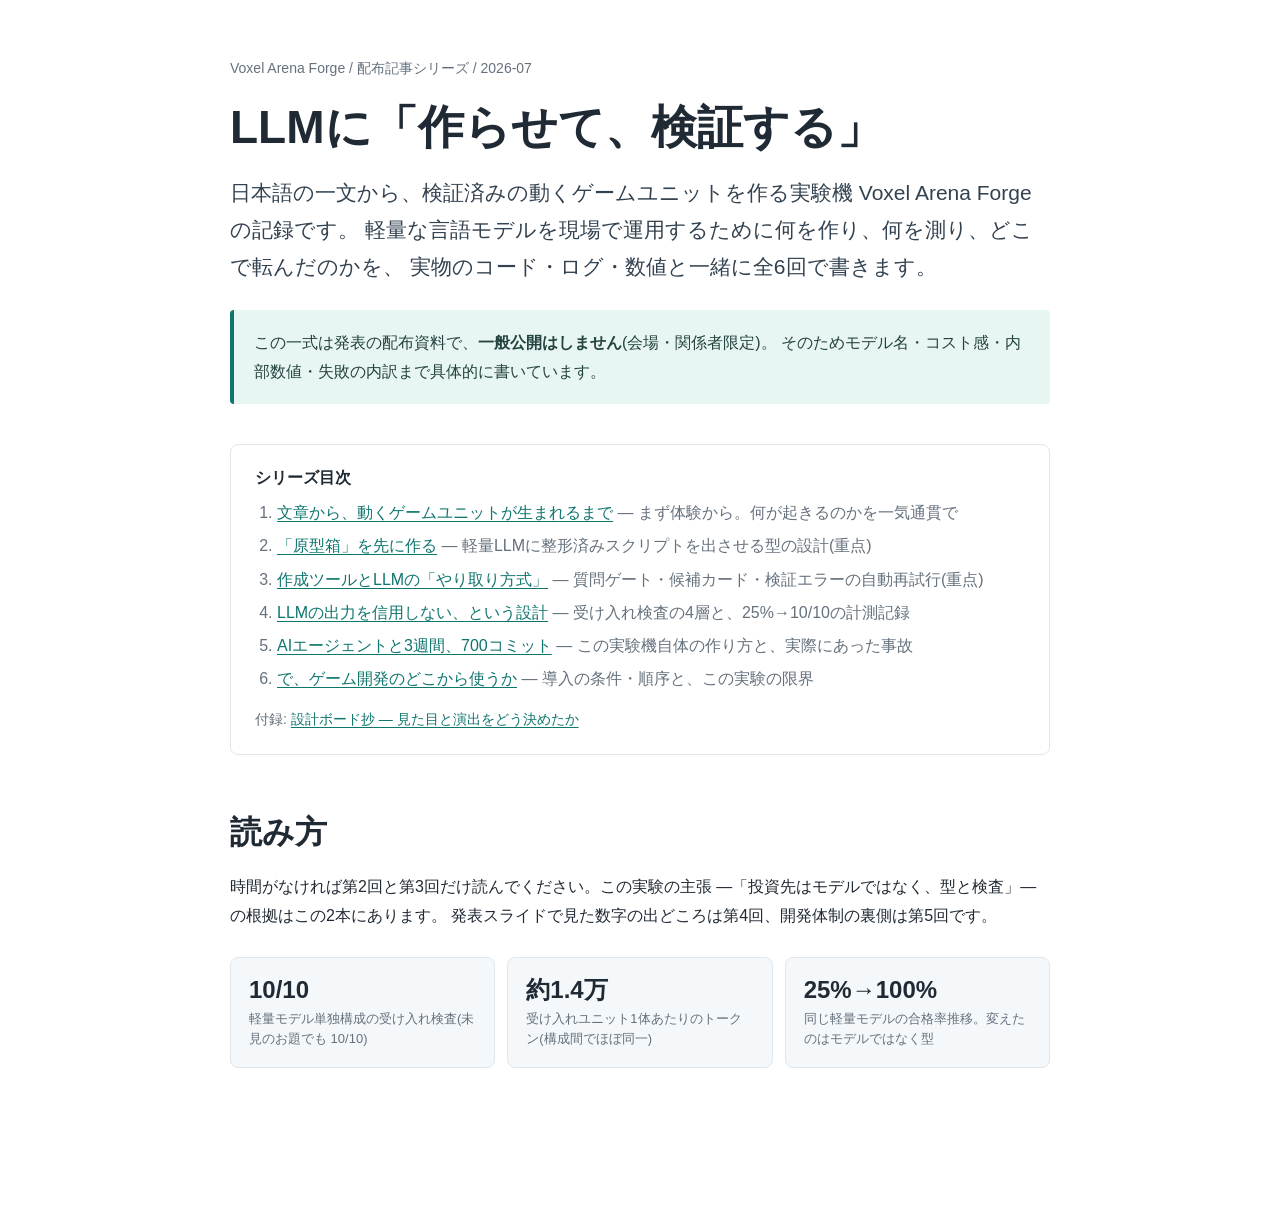
==== articles/index.html @ 64fd316d "Publish presentation slides and handout articles Snapshot of docs/presentation from the main reposit" ====
<!doctype html>
<html lang="ja">
<head>
  <meta charset="utf-8">
  <meta name="viewport" content="width=device-width, initial-scale=1">
  <title>LLMに「作らせて、検証する」 — 配布記事シリーズ</title>
  <link rel="stylesheet" href="article.css">
</head>
<body>
  <main class="page">
    <header>
      <p class="meta">Voxel Arena Forge / 配布記事シリーズ / 2026-07</p>
      <h1>LLMに「作らせて、検証する」</h1>
      <p class="lead">
        日本語の一文から、検証済みの動くゲームユニットを作る実験機 Voxel Arena Forge の記録です。
        軽量な言語モデルを現場で運用するために何を作り、何を測り、どこで転んだのかを、
        実物のコード・ログ・数値と一緒に全6回で書きます。
      </p>
      <div class="note">
        この一式は発表の配布資料で、<b>一般公開はしません</b>(会場・関係者限定)。
        そのためモデル名・コスト感・内部数値・失敗の内訳まで具体的に書いています。
      </div>
    </header>

    <nav class="toc" aria-label="シリーズ目次">
      <h2>シリーズ目次</h2>
      <ol>
        <li><a href="01-taiken.html">文章から、動くゲームユニットが生まれるまで</a> — まず体験から。何が起きるのかを一気通貫で</li>
        <li><a href="02-genkeibako.html">「原型箱」を先に作る</a> — 軽量LLMに整形済みスクリプトを出させる型の設計(重点)</li>
        <li><a href="03-yaritori.html">作成ツールとLLMの「やり取り方式」</a> — 質問ゲート・候補カード・検証エラーの自動再試行(重点)</li>
        <li><a href="04-kensa-keisoku.html">LLMの出力を信用しない、という設計</a> — 受け入れ検査の4層と、25%→10/10の計測記録</li>
        <li><a href="05-agent-kaihatsu.html">AIエージェントと3週間、700コミット</a> — この実験機自体の作り方と、実際にあった事故</li>
        <li><a href="06-tenbou.html">で、ゲーム開発のどこから使うか</a> — 導入の条件・順序と、この実験の限界</li>
      </ol>
      <p style="margin:14px 0 0; font-size:14px; color:var(--muted);">
        付録: <a href="appendix-design-boards.html">設計ボード抄 — 見た目と演出をどう決めたか</a>
      </p>
    </nav>

    <article>
      <section>
        <h2>読み方</h2>
        <p>
          時間がなければ第2回と第3回だけ読んでください。この実験の主張
          —「投資先はモデルではなく、型と検査」— の根拠はこの2本にあります。
          発表スライドで見た数字の出どころは第4回、開発体制の裏側は第5回です。
        </p>
        <div class="metrics">
          <div class="metric"><strong>10/10</strong><span>軽量モデル単独構成の受け入れ検査(未見のお題でも 10/10)</span></div>
          <div class="metric"><strong>約1.4万</strong><span>受け入れユニット1体あたりのトークン(構成間でほぼ同一)</span></div>
          <div class="metric"><strong>25%→100%</strong><span>同じ軽量モデルの合格率推移。変えたのはモデルではなく型</span></div>
        </div>
      </section>
    </article>
  </main>
</body>
</html>
---- articles/article.css ----
:root {
  color-scheme: light;
  --ink: #202a34;
  --muted: #65717d;
  --soft: #f5f8fa;
  --line: #dfe6ec;
  --accent: #0f766e;
  --accent-soft: #e8f6f3;
  --code: #14202b;
  --warn-soft: #fff6df;
}

* {
  box-sizing: border-box;
}

body {
  margin: 0;
  background: #ffffff;
  color: var(--ink);
  font-family: -apple-system, BlinkMacSystemFont, "Segoe UI", "Noto Sans JP", "Hiragino Sans", Meiryo, sans-serif;
  line-height: 1.82;
}

.page {
  max-width: 1040px;
  margin: 0 auto;
  padding: 56px 24px 88px;
}

header,
article,
nav,
footer.series-nav {
  max-width: 820px;
  margin-right: auto;
  margin-left: auto;
}

.meta {
  margin: 0 0 18px;
  color: var(--muted);
  font-size: 14px;
}

h1 {
  margin: 0 0 18px;
  font-size: clamp(30px, 4.6vw, 46px);
  font-weight: 800;
  line-height: 1.22;
}

.lead {
  margin: 0;
  color: #334250;
  font-size: clamp(17px, 2.2vw, 21px);
  line-height: 1.78;
}

.note {
  margin: 24px 0 0;
  padding: 18px 20px;
  border-left: 4px solid var(--accent);
  border-radius: 4px;
  background: var(--accent-soft);
  color: #24423f;
}

nav.toc {
  margin-top: 40px;
  padding: 22px 24px;
  border: 1px solid var(--line);
  border-radius: 8px;
  background: #fff;
}

nav.toc h2 {
  margin: 0 0 10px;
  font-size: 16px;
}

nav.toc ol {
  margin: 0;
  padding-left: 22px;
  color: var(--muted);
}

nav.toc li {
  margin: 4px 0;
}

a {
  color: var(--accent);
  text-decoration-thickness: 0.08em;
  text-underline-offset: 0.2em;
}

section {
  margin: 56px 0;
}

h2 {
  margin: 0 0 18px;
  font-size: clamp(24px, 3.2vw, 32px);
  line-height: 1.34;
}

h3 {
  margin: 34px 0 12px;
  font-size: 20px;
  line-height: 1.45;
}

p {
  margin: 0 0 18px;
}

ul,
ol {
  margin: 0 0 18px;
  padding-left: 24px;
}

li {
  margin: 4px 0;
}

figure {
  margin: 30px 0;
}

img,
video {
  display: block;
  width: 100%;
  height: auto;
  border: 1px solid var(--line);
  border-radius: 8px;
  background: #edf2f5;
}

figcaption {
  margin-top: 10px;
  color: var(--muted);
  font-size: 13px;
  line-height: 1.62;
}

.metrics {
  display: grid;
  grid-template-columns: repeat(3, minmax(0, 1fr));
  gap: 12px;
  margin: 26px 0 30px;
}

.metric {
  padding: 18px;
  border: 1px solid var(--line);
  border-radius: 8px;
  background: var(--soft);
}

.metric strong {
  display: block;
  margin-bottom: 6px;
  font-size: 24px;
  line-height: 1.15;
}

.metric span {
  display: block;
  color: var(--muted);
  font-size: 13px;
  line-height: 1.52;
}

.step-list {
  counter-reset: step;
  display: grid;
  gap: 12px;
  margin: 26px 0;
  padding: 0;
  list-style: none;
}

.step-list li {
  counter-increment: step;
  position: relative;
  margin: 0;
  padding: 16px 18px 16px 56px;
  border: 1px solid var(--line);
  border-radius: 8px;
  background: #fff;
}

.step-list li::before {
  content: counter(step);
  position: absolute;
  top: 18px;
  left: 18px;
  width: 24px;
  height: 24px;
  border-radius: 999px;
  background: var(--accent);
  color: #fff;
  font-size: 13px;
  font-weight: 700;
  line-height: 24px;
  text-align: center;
}

.step-list b {
  display: block;
  margin-bottom: 4px;
}

.callout {
  margin: 26px 0;
  padding: 18px 20px;
  border: 1px solid var(--line);
  border-radius: 8px;
  background: #fbfcfd;
}

.callout strong {
  color: var(--accent);
}

.warn {
  margin: 26px 0;
  padding: 18px 20px;
  border-left: 4px solid #b7791f;
  border-radius: 4px;
  background: var(--warn-soft);
}

.plain-table {
  width: 100%;
  margin: 24px 0;
  border-collapse: collapse;
  font-size: 14px;
}

.plain-table th,
.plain-table td {
  padding: 11px 10px;
  border-bottom: 1px solid var(--line);
  text-align: left;
  vertical-align: top;
}

.plain-table th {
  background: var(--soft);
  color: #2d3c49;
  font-weight: 700;
}

.code-window {
  margin: 22px 0;
  overflow: hidden;
  border: 1px solid #243647;
  border-radius: 8px;
  background: var(--code);
  box-shadow: 0 14px 36px rgba(20, 32, 43, 0.14);
}

.code-toolbar {
  display: flex;
  flex-wrap: wrap;
  align-items: center;
  gap: 10px;
  padding: 10px 14px;
  border-bottom: 1px solid #25384b;
  background: #0f1a24;
  color: #c9d7e4;
  font-size: 12px;
}

.code-badge {
  display: inline-flex;
  align-items: center;
  padding: 3px 8px;
  border: 1px solid #375069;
  border-radius: 999px;
  background: #172635;
  color: #e4edf6;
  font-weight: 700;
}

pre {
  margin: 0;
  padding: 14px 18px;
  overflow-x: auto;
  background: var(--code);
  color: #e6edf3;
  font-size: 13px;
  line-height: 1.5;
  tab-size: 2;
}

code {
  font-family: "SFMono-Regular", Consolas, "Liberation Mono", Menlo, monospace;
}

:not(pre) > code {
  padding: 0.1em 0.35em;
  border-radius: 4px;
  background: #eef3f6;
  color: #243341;
  font-size: 0.93em;
}

.tok-kw { color: #ffcf7a; }
.tok-str { color: #9ecbff; }
.tok-num { color: #f0a24b; }
.tok-cm { color: #8b98a5; }
.tok-err { color: #ff9c92; }

footer.series-nav {
  display: flex;
  justify-content: space-between;
  gap: 16px;
  margin-top: 64px;
  padding-top: 22px;
  border-top: 1px solid var(--line);
  font-size: 14px;
}

footer.series-nav span {
  color: var(--muted);
}

@media (max-width: 720px) {
  .metrics {
    grid-template-columns: 1fr;
  }
}
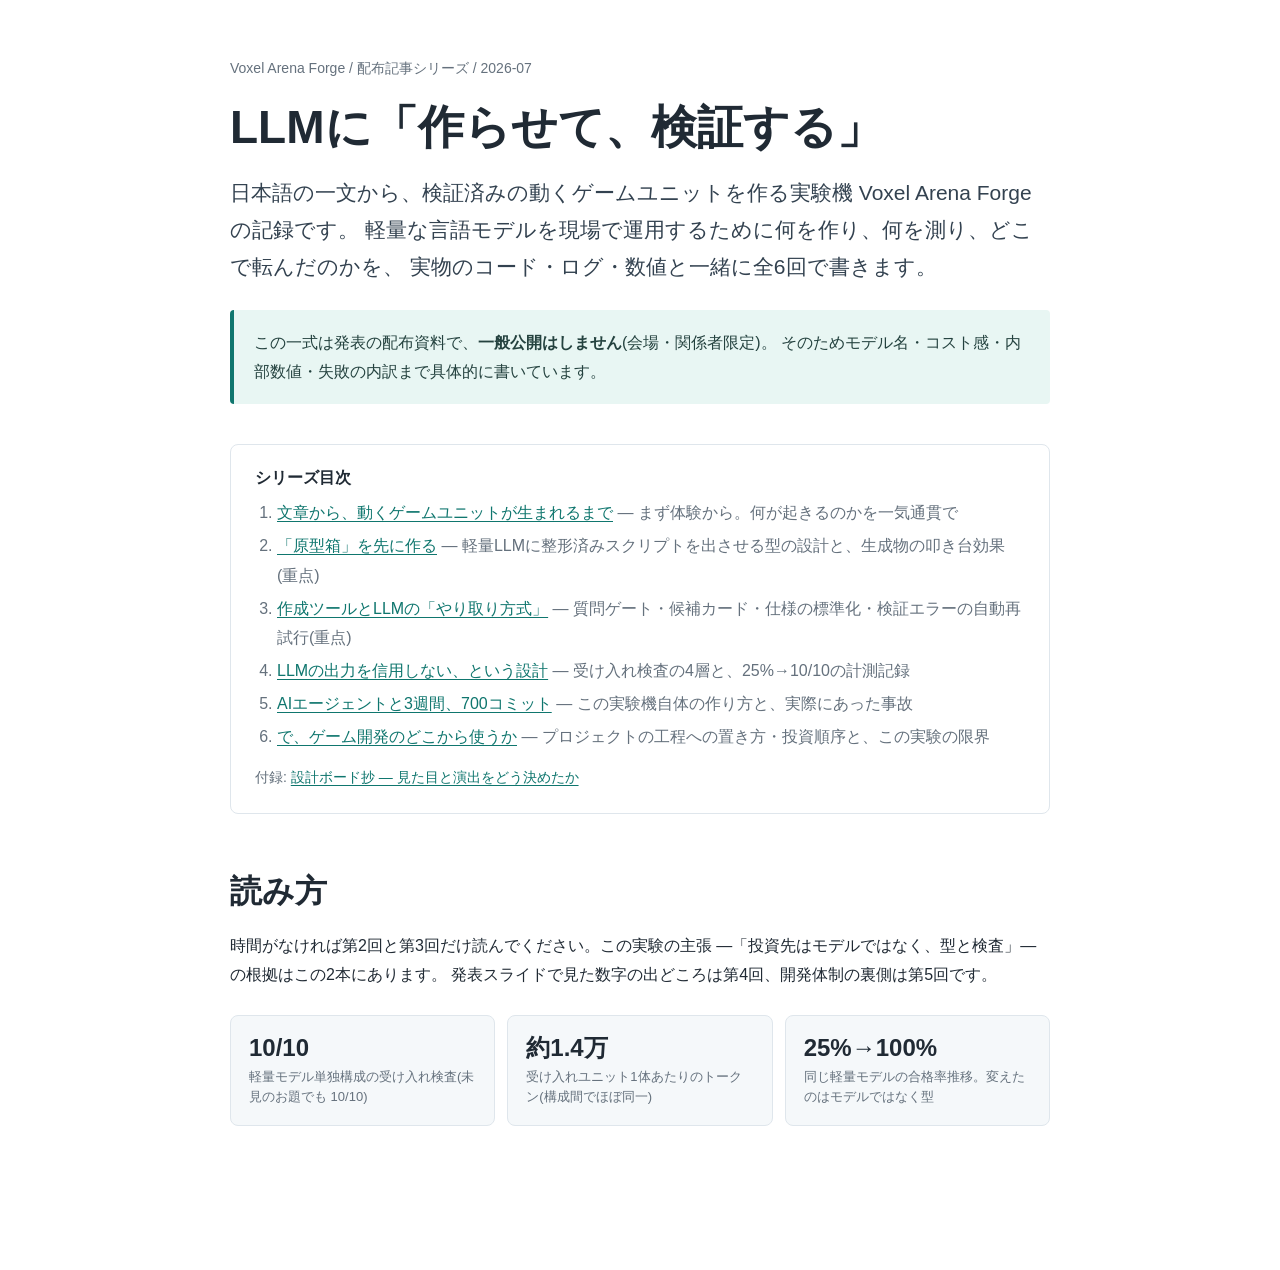
==== commit d2e24630: "Sync brush-up: project-level operations, draft value, spec standardization Co-Authored-By: Claude Fa" ====
--- a/articles/index.html
+++ b/articles/index.html
@@ -26,11 +26,11 @@
       <h2>シリーズ目次</h2>
       <ol>
         <li><a href="01-taiken.html">文章から、動くゲームユニットが生まれるまで</a> — まず体験から。何が起きるのかを一気通貫で</li>
-        <li><a href="02-genkeibako.html">「原型箱」を先に作る</a> — 軽量LLMに整形済みスクリプトを出させる型の設計(重点)</li>
-        <li><a href="03-yaritori.html">作成ツールとLLMの「やり取り方式」</a> — 質問ゲート・候補カード・検証エラーの自動再試行(重点)</li>
+        <li><a href="02-genkeibako.html">「原型箱」を先に作る</a> — 軽量LLMに整形済みスクリプトを出させる型の設計と、生成物の叩き台効果(重点)</li>
+        <li><a href="03-yaritori.html">作成ツールとLLMの「やり取り方式」</a> — 質問ゲート・候補カード・仕様の標準化・検証エラーの自動再試行(重点)</li>
         <li><a href="04-kensa-keisoku.html">LLMの出力を信用しない、という設計</a> — 受け入れ検査の4層と、25%→10/10の計測記録</li>
         <li><a href="05-agent-kaihatsu.html">AIエージェントと3週間、700コミット</a> — この実験機自体の作り方と、実際にあった事故</li>
-        <li><a href="06-tenbou.html">で、ゲーム開発のどこから使うか</a> — 導入の条件・順序と、この実験の限界</li>
+        <li><a href="06-tenbou.html">で、ゲーム開発のどこから使うか</a> — プロジェクトの工程への置き方・投資順序と、この実験の限界</li>
       </ol>
       <p style="margin:14px 0 0; font-size:14px; color:var(--muted);">
         付録: <a href="appendix-design-boards.html">設計ボード抄 — 見た目と演出をどう決めたか</a>
